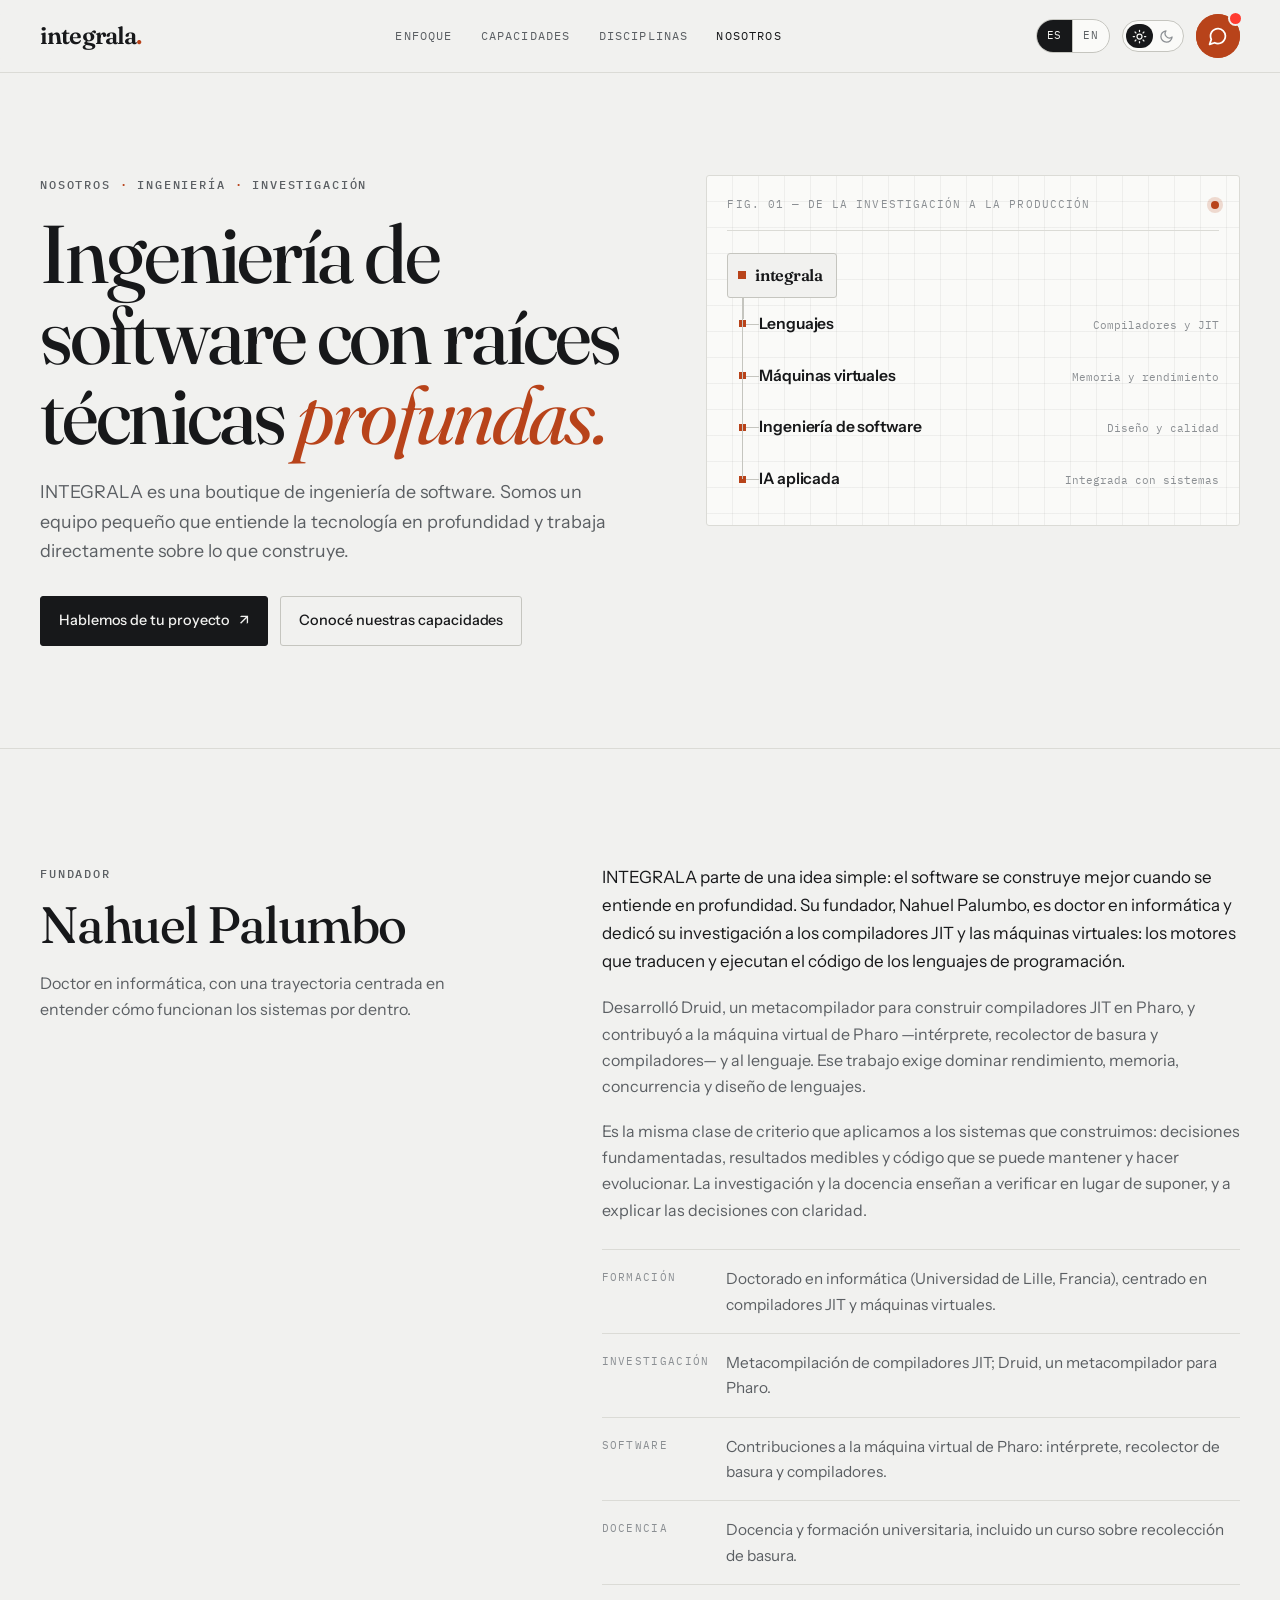
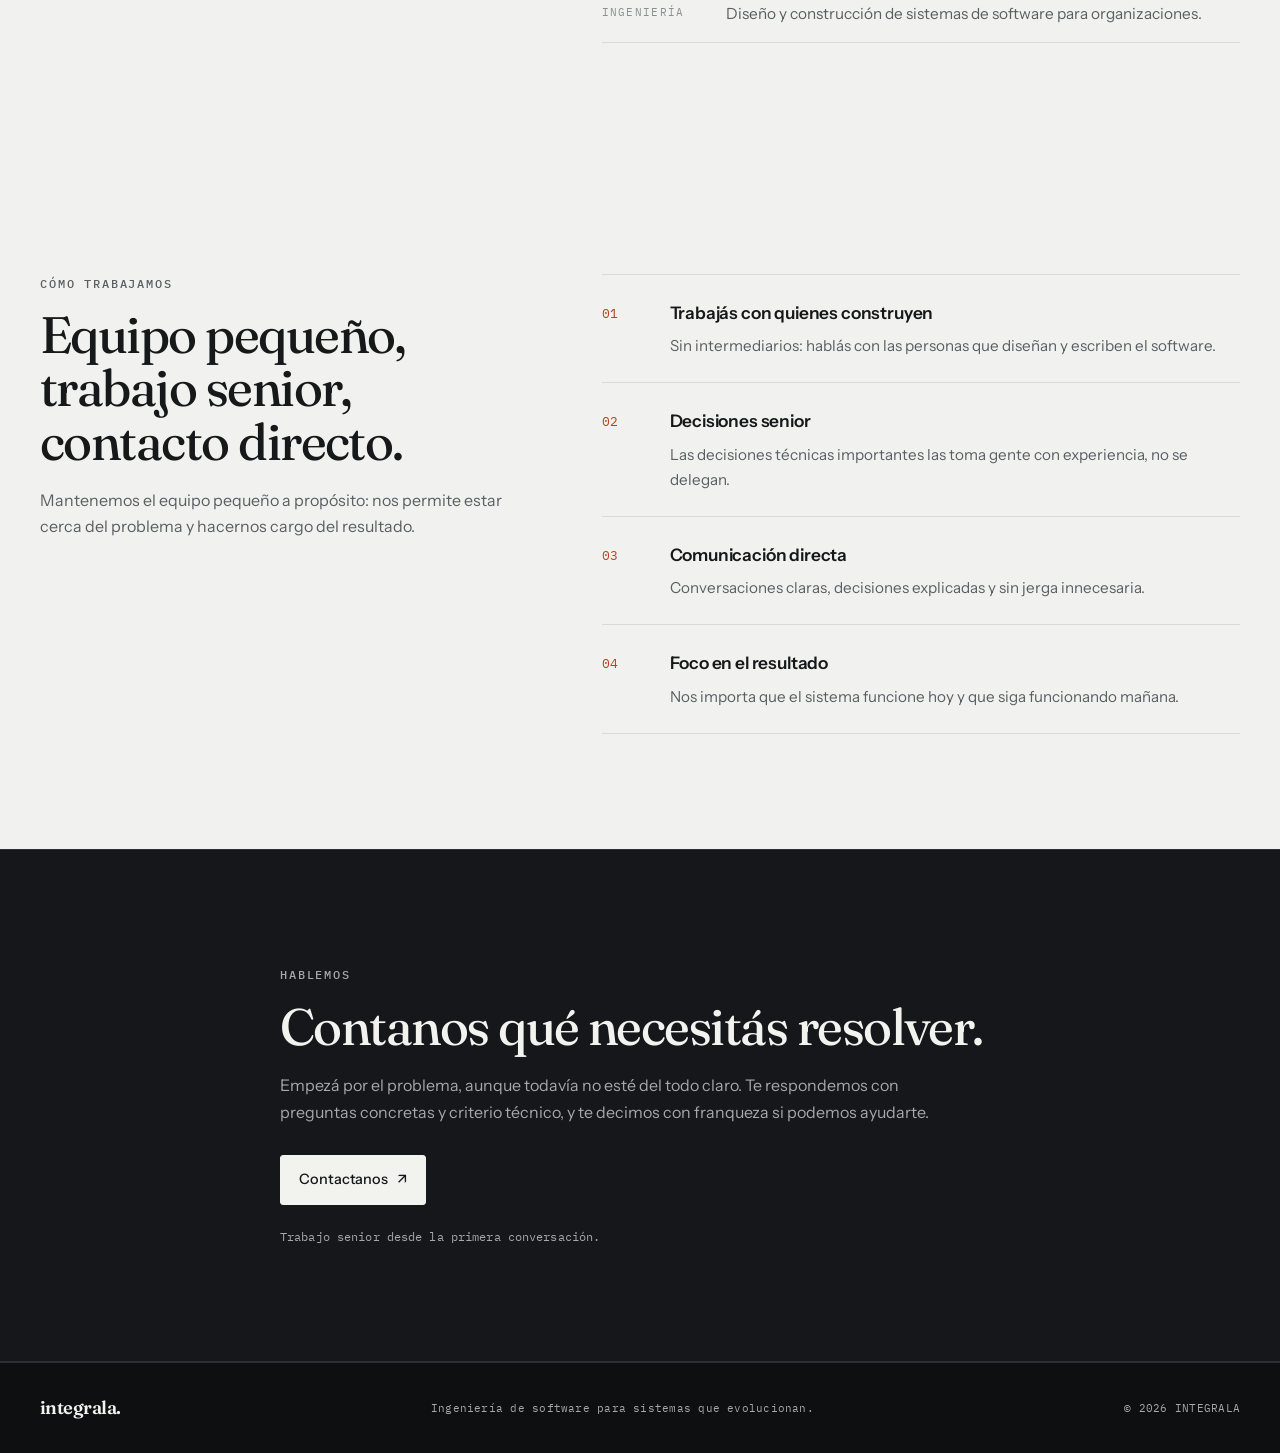
==== about.html @ c9b12c71 "Improving the site" ====
<!doctype html>
<html lang="es" data-theme="gray" data-lang="es">
<head>
  <meta charset="utf-8">
  <meta name="viewport" content="width=device-width, initial-scale=1">

  <!-- Title & description (also used by crawlers, social cards and AI agents) -->
  <title>INTEGRALA — Nosotros</title>
  <meta name="description" content="INTEGRALA es una boutique de ingeniería de software. Conocé el origen y la experiencia técnica detrás del equipo, desde la investigación en compiladores JIT y máquinas virtuales hasta el software de producción.">

  <!-- Crawlers / bots -->
  <meta name="robots" content="index, follow, max-image-preview:large, max-snippet:-1, max-video-preview:-1">
  <meta name="googlebot" content="index, follow">
  <meta name="author" content="INTEGRALA">
  <link rel="canonical" href="https://palumbon.github.io/integrala-landing/about.html">
  <link rel="alternate" hreflang="es" href="https://palumbon.github.io/integrala-landing/about.html">
  <link rel="alternate" hreflang="en" href="https://palumbon.github.io/integrala-landing/about.html?lang=en">
  <link rel="alternate" hreflang="x-default" href="https://palumbon.github.io/integrala-landing/about.html">
  <link rel="sitemap" type="application/xml" href="sitemap.xml">
  <link rel="alternate" type="text/plain" href="llms.txt" title="Resumen para agentes de IA">

  <!-- Icons & PWA -->
  <link rel="icon" href="favicon.svg" type="image/svg+xml">
  <link rel="alternate icon" href="favicon.ico" sizes="16x16 32x32 48x48">
  <link rel="apple-touch-icon" href="apple-touch-icon.png">
  <link rel="manifest" href="site.webmanifest">
  <meta name="theme-color" content="#f1f1ef" media="(prefers-color-scheme: light)">
  <meta name="theme-color" content="#101113" media="(prefers-color-scheme: dark)">
  <meta name="theme-color" content="#f1f1ef">

  <!-- Social -->
  <meta property="og:type" content="website">
  <meta property="og:site_name" content="INTEGRALA">
  <meta property="og:locale" content="es_AR">
  <meta property="og:locale:alternate" content="en_US">
  <meta property="og:title" content="INTEGRALA — Nosotros">
  <meta property="og:description" content="Boutique de ingeniería de software con raíces en la investigación: compiladores JIT, máquinas virtuales e ingeniería aplicada.">
  <meta property="og:url" content="https://palumbon.github.io/integrala-landing/about.html">
  <meta property="og:image" content="https://palumbon.github.io/integrala-landing/og.png">
  <meta property="og:image:width" content="1200">
  <meta property="og:image:height" content="630">
  <meta property="og:image:alt" content="INTEGRALA — Nosotros">
  <meta name="twitter:card" content="summary_large_image">
  <meta name="twitter:title" content="INTEGRALA — Nosotros">
  <meta name="twitter:description" content="Boutique de ingeniería de software con raíces en la investigación: compiladores JIT, máquinas virtuales e ingeniería aplicada.">
  <meta name="twitter:image" content="https://palumbon.github.io/integrala-landing/og.png">

  <!-- Fonts -->
  <link rel="preconnect" href="https://fonts.googleapis.com">
  <link rel="preconnect" href="https://fonts.gstatic.com" crossorigin>
  <link href="https://fonts.googleapis.com/css2?family=Fraunces:ital,opsz,wght@0,9..144,400..600;1,9..144,400..600&family=IBM+Plex+Mono:wght@400;500&family=Instrument+Sans:ital,wght@0,400;0,500;0,600;1,400&display=swap" rel="stylesheet">

  <link rel="stylesheet" href="styles.css">

  <!-- Apply the saved theme and language before first paint to avoid a flash -->
  <script>
    (function () {
      try {
        var t = localStorage.getItem("integrala-theme");
        if (t !== "dark" && t !== "gray") {
          t = window.matchMedia("(prefers-color-scheme: dark)").matches ? "dark" : "gray";
        }
        document.documentElement.setAttribute("data-theme", t);

        var q = new URLSearchParams(window.location.search).get("lang");
        var l = localStorage.getItem("integrala-lang");
        if (q !== "en" && q !== "es") l = (l === "en" || l === "es") ? l : "es";
        else l = q;
        document.documentElement.setAttribute("data-lang", l);
        document.documentElement.setAttribute("lang", l);
      } catch (e) {}
    })();
  </script>

  <!-- Structured data for search engines and AI agents -->
  <script type="application/ld+json">
  {
    "@context": "https://schema.org",
    "@graph": [
      {
        "@type": "Person",
        "@id": "https://palumbon.github.io/integrala-landing/about.html#founder",
        "name": "Nahuel Palumbo",
        "jobTitle": "Fundador",
        "worksFor": { "@id": "https://palumbon.github.io/integrala-landing/#organization" },
        "alumniOf": { "@type": "CollegeOrUniversity", "name": "Universidad de Lille" },
        "knowsAbout": [
          "Compiladores JIT",
          "Máquinas virtuales",
          "Ingeniería de software",
          "Inteligencia artificial aplicada"
        ]
      },
      {
        "@type": "AboutPage",
        "@id": "https://palumbon.github.io/integrala-landing/about.html#page",
        "url": "https://palumbon.github.io/integrala-landing/about.html",
        "name": "INTEGRALA — Nosotros",
        "inLanguage": "es",
        "about": { "@id": "https://palumbon.github.io/integrala-landing/about.html#founder" },
        "isPartOf": { "@id": "https://palumbon.github.io/integrala-landing/#website" }
      }
    ]
  }
  </script>
</head>
<body>
  <a class="skip" href="#inicio" data-en="Skip to content">Saltar al contenido</a>

  <header class="site-header">
    <div class="wrap header-inner">
      <a class="brand" href="index.html" aria-label="INTEGRALA, inicio" data-en-aria-label="INTEGRALA, home">integrala<span>.</span></a>

      <nav class="nav-links" aria-label="Navegación principal" data-en-aria-label="Main navigation">
        <a href="index.html#enfoque" data-en="Approach">Enfoque</a>
        <a href="index.html#capacidades" data-en="Capabilities">Capacidades</a>
        <a href="index.html#experiencia" data-en="Disciplines">Disciplinas</a>
        <a href="about.html" aria-current="page" data-en="About">Nosotros</a>
      </nav>

      <div class="header-actions">
        <div class="lang-switch" role="group" aria-label="Idioma" data-en-aria-label="Language">
          <button type="button" data-lang-set="es" aria-pressed="true">ES</button>
          <button type="button" data-lang-set="en" aria-pressed="false">EN</button>
        </div>

        <button type="button" class="theme-switch" role="switch" aria-checked="false" aria-label="Tema oscuro" data-en-aria-label="Dark theme" data-theme-toggle>
          <span class="ts-thumb" aria-hidden="true"></span>
          <span class="ts-icon ts-sun" aria-hidden="true">
            <svg viewBox="0 0 24 24" fill="none" stroke="currentColor" stroke-width="2" stroke-linecap="round" stroke-linejoin="round">
              <circle cx="12" cy="12" r="4"/>
              <path d="M12 2v2M12 20v2M4.9 4.9l1.4 1.4M17.7 17.7l1.4 1.4M2 12h2M20 12h2M4.9 19.1l1.4-1.4M17.7 6.3l1.4-1.4"/>
            </svg>
          </span>
          <span class="ts-icon ts-moon" aria-hidden="true">
            <svg viewBox="0 0 24 24" fill="none" stroke="currentColor" stroke-width="2" stroke-linecap="round" stroke-linejoin="round">
              <path d="M21 12.8A9 9 0 1 1 11.2 3a7 7 0 0 0 9.8 9.8z"/>
            </svg>
          </span>
        </button>

        <a class="btn-chat" href="https://professional-chat-pwa.vercel.app/" aria-label="Contactanos por chat" data-en-aria-label="Contact us via chat" title="Contactanos por chat" data-en-title="Contact us via chat">
          <svg viewBox="0 0 24 24" fill="none" stroke="currentColor" stroke-width="2" stroke-linecap="round" stroke-linejoin="round" aria-hidden="true">
            <path d="M21 11.5a8.38 8.38 0 0 1-.9 3.8 8.5 8.5 0 0 1-7.6 4.7 8.38 8.38 0 0 1-3.8-.9L3 21l1.9-5.7a8.38 8.38 0 0 1-.9-3.8 8.5 8.5 0 0 1 4.7-7.6 8.38 8.38 0 0 1 3.8-.9h.5a8.48 8.48 0 0 1 8 8z"/>
          </svg>
          <span class="badge" aria-hidden="true"></span>
        </a>
      </div>
    </div>
  </header>

  <main>
    <!-- Intro -->
    <section class="hero" id="inicio" aria-labelledby="about-title">
      <div class="wrap hero-grid">
        <div class="hero-main">
          <p class="label" data-en-html="About <span class='sep'>·</span> Engineering <span class='sep'>·</span> Research">Nosotros <span class="sep">·</span> Ingeniería <span class="sep">·</span> Investigación</p>
          <h1 id="about-title" data-en-html="Software engineering with deep technical <em>roots.</em>">Ingeniería de software con raíces técnicas <em>profundas.</em></h1>
          <p class="hero-lede" data-en="INTEGRALA is a software engineering boutique. We are a small team that understands technology deeply and works directly on what it builds.">INTEGRALA es una boutique de ingeniería de software. Somos un equipo pequeño que entiende la tecnología en profundidad y trabaja directamente sobre lo que construye.</p>
          <div class="hero-actions">
            <a class="btn" href="https://professional-chat-pwa.vercel.app/"><span data-en="Talk about your project">Hablemos de tu proyecto</span> <span class="arrow" aria-hidden="true">↗</span></a>
            <a class="btn btn-ghost" href="index.html#capacidades" data-en="See our capabilities">Conocé nuestras capacidades</a>
          </div>
        </div>

        <figure class="figure">
          <figcaption class="figure-head">
            <span data-en="Fig. 01 — From research to production">Fig. 01 — De la investigación a la producción</span>
            <span class="status" aria-hidden="true"></span>
          </figcaption>
          <div class="figure-hub"><span class="dot" aria-hidden="true"></span>integrala</div>
          <ul class="bus">
            <li class="bus-item"><span class="bus-term" aria-hidden="true"></span><span class="t" data-en="Languages">Lenguajes</span><span class="s" data-en="Compilers and JIT">Compiladores y JIT</span></li>
            <li class="bus-item"><span class="bus-term" aria-hidden="true"></span><span class="t" data-en="Virtual machines">Máquinas virtuales</span><span class="s" data-en="Memory and performance">Memoria y rendimiento</span></li>
            <li class="bus-item"><span class="bus-term" aria-hidden="true"></span><span class="t" data-en="Software engineering">Ingeniería de software</span><span class="s" data-en="Design and quality">Diseño y calidad</span></li>
            <li class="bus-item"><span class="bus-term" aria-hidden="true"></span><span class="t" data-en="Applied AI">IA aplicada</span><span class="s" data-en="Integrated with systems">Integrada con sistemas</span></li>
          </ul>
        </figure>
      </div>
    </section>

    <!-- Founder -->
    <section class="section" id="fundador" aria-labelledby="fundador-title">
      <div class="wrap approach-grid">
        <div class="approach-intro">
          <p class="label" data-en="Founder">Fundador</p>
          <h2 id="fundador-title">Nahuel Palumbo</h2>
          <p class="lede" data-en="Doctor in computer science, with a career focused on understanding how systems work inside.">Doctor en informática, con una trayectoria centrada en entender cómo funcionan los sistemas por dentro.</p>
        </div>

        <div class="about-body">
          <p data-en="INTEGRALA starts from a simple idea: software is built better when it is understood deeply. Its founder, Nahuel Palumbo, holds a PhD in computer science and devoted his research to JIT compilers and virtual machines — the engines that translate and run the code of programming languages.">INTEGRALA parte de una idea simple: el software se construye mejor cuando se entiende en profundidad. Su fundador, Nahuel Palumbo, es doctor en informática y dedicó su investigación a los compiladores JIT y las máquinas virtuales: los motores que traducen y ejecutan el código de los lenguajes de programación.</p>
          <p data-en="He developed Druid, a metacompiler for building JIT compilers in Pharo, and contributed to the Pharo virtual machine — interpreter, garbage collector and compilers — and to the language itself. That work requires mastering performance, memory, concurrency and language design.">Desarrolló Druid, un metacompilador para construir compiladores JIT en Pharo, y contribuyó a la máquina virtual de Pharo —intérprete, recolector de basura y compiladores— y al lenguaje. Ese trabajo exige dominar rendimiento, memoria, concurrencia y diseño de lenguajes.</p>
          <p data-en="It is the same kind of judgment we apply to the systems we build: grounded decisions, measurable results and code that can be maintained and evolved. Research and teaching train you to verify instead of assume, and to explain decisions clearly.">Es la misma clase de criterio que aplicamos a los sistemas que construimos: decisiones fundamentadas, resultados medibles y código que se puede mantener y hacer evolucionar. La investigación y la docencia enseñan a verificar en lugar de suponer, y a explicar las decisiones con claridad.</p>

          <ul class="about-list">
            <li>
              <span class="k" data-en="Education">Formación</span>
              <span class="v" data-en="PhD in computer science (University of Lille, France), focused on JIT compilers and virtual machines.">Doctorado en informática (Universidad de Lille, Francia), centrado en compiladores JIT y máquinas virtuales.</span>
            </li>
            <li>
              <span class="k" data-en="Research">Investigación</span>
              <span class="v" data-en="Metacompilation of JIT compilers; Druid, a metacompiler for Pharo.">Metacompilación de compiladores JIT; Druid, un metacompilador para Pharo.</span>
            </li>
            <li>
              <span class="k" data-en="Software">Software</span>
              <span class="v" data-en="Contributions to the Pharo virtual machine: interpreter, garbage collector and compilers.">Contribuciones a la máquina virtual de Pharo: intérprete, recolector de basura y compiladores.</span>
            </li>
            <li>
              <span class="k" data-en="Teaching">Docencia</span>
              <span class="v" data-en="University teaching and training, including a course on garbage collection.">Docencia y formación universitaria, incluido un curso sobre recolección de basura.</span>
            </li>
            <li>
              <span class="k" data-en="Engineering">Ingeniería</span>
              <span class="v" data-en="Design and construction of software systems for organizations.">Diseño y construcción de sistemas de software para organizaciones.</span>
            </li>
          </ul>
        </div>
      </div>
    </section>

    <!-- How we work -->
    <section class="section" id="como-trabajamos" aria-labelledby="ct-title">
      <div class="wrap approach-grid">
        <div class="approach-intro">
          <p class="label" data-en="How we work">Cómo trabajamos</p>
          <h2 id="ct-title" data-en="Small team, senior work, direct contact.">Equipo pequeño, trabajo senior, contacto directo.</h2>
          <p class="lede" data-en="We keep the team small on purpose: it lets us stay close to the problem and take responsibility for the result.">Mantenemos el equipo pequeño a propósito: nos permite estar cerca del problema y hacernos cargo del resultado.</p>
        </div>

        <ol class="principles">
          <li class="principle">
            <span class="n">01</span>
            <div>
              <h3 data-en="You work with the builders">Trabajás con quienes construyen</h3>
              <p data-en="No intermediaries: you talk with the people who design and write the software.">Sin intermediarios: hablás con las personas que diseñan y escriben el software.</p>
            </div>
          </li>
          <li class="principle">
            <span class="n">02</span>
            <div>
              <h3 data-en="Senior decisions">Decisiones senior</h3>
              <p data-en="The important technical decisions are made by experienced people, not delegated away.">Las decisiones técnicas importantes las toma gente con experiencia, no se delegan.</p>
            </div>
          </li>
          <li class="principle">
            <span class="n">03</span>
            <div>
              <h3 data-en="Direct communication">Comunicación directa</h3>
              <p data-en="Clear conversations, explained decisions and no unnecessary jargon.">Conversaciones claras, decisiones explicadas y sin jerga innecesaria.</p>
            </div>
          </li>
          <li class="principle">
            <span class="n">04</span>
            <div>
              <h3 data-en="Focus on the result">Foco en el resultado</h3>
              <p data-en="We care that the system works today and keeps working tomorrow.">Nos importa que el sistema funcione hoy y que siga funcionando mañana.</p>
            </div>
          </li>
        </ol>
      </div>
    </section>

    <!-- Contact -->
    <section class="section band" id="contacto" aria-labelledby="contacto-title">
      <div class="wrap cta">
        <p class="label" data-en="Let's talk">Hablemos</p>
        <h2 id="contacto-title" data-en="Tell us what you need to solve.">Contanos qué necesitás resolver.</h2>
        <p class="lede" data-en="Start with the problem, even if it isn't clear yet. We answer with concrete questions and technical judgment, and tell you honestly whether we can help.">Empezá por el problema, aunque todavía no esté del todo claro. Te respondemos con preguntas concretas y criterio técnico, y te decimos con franqueza si podemos ayudarte.</p>
        <a class="btn" href="https://professional-chat-pwa.vercel.app/"><span data-en="Contact us">Contactanos</span> <span class="arrow" aria-hidden="true">↗</span></a>
        <p class="hero-note" data-en="Senior work from the first conversation.">Trabajo senior desde la primera conversación.</p>
      </div>
    </section>
  </main>

  <footer class="site-footer">
    <div class="wrap footer-grid">
      <a class="footer-brand" href="index.html">integrala.</a>
      <p class="footer-tag" data-en="Software engineering for systems that evolve.">Ingeniería de software para sistemas que evolucionan.</p>
      <p class="footer-legal">© <span id="year">2026</span> INTEGRALA</p>
    </div>
  </footer>

  <script src="app.js"></script>
</body>
</html>
---- styles.css ----
/* =========================================================================
   INTEGRALA — landing
   Two themes: "gray" (light, warm grays) and "dark" (deep neutral tones).
   The theme is selected via <html data-theme="gray|dark">.
   ========================================================================= */

/* ---------- Typefaces (loaded in <head>) ---------- */
:root {
  --sans: "Instrument Sans", ui-sans-serif, system-ui, -apple-system, "Segoe UI", Roboto, sans-serif;
  --serif: "Fraunces", ui-serif, Georgia, "Times New Roman", serif;
  --mono: "IBM Plex Mono", ui-monospace, SFMono-Regular, Menlo, Consolas, monospace;

  --max: 1200px;
  --pad: clamp(20px, 4vw, 40px);
  --radius: 3px;
  --rail: 15px; /* x-position of the schematic bus rail */

  /* ---- gray theme (default) ---- */
  --bg: #f1f1ef;
  --bg-2: #fafaf8;
  --bg-3: #e7e7e3;
  --ink: #17181a;
  --ink-2: #5b5f63;
  --ink-3: #8b8f93;
  --line: #dbdbd6;
  --line-2: #c5c5bf;
  --accent: #b8431a;
  --accent-2: #d9603a;
  --on-accent: #ffffff;
  --grid: rgba(20, 22, 24, 0.05);

  --band-bg: #16171a;
  --band-ink: #f2f2ef;
  --band-ink-2: #a4a7ab;
  --band-line: #2c2e33;
  --band-accent: #f0723f;
  --band-on-accent: #14100e;

  --footer-bg: #0e0f11;
  --header-bg: rgba(241, 241, 239, 0.82);

  color-scheme: light;
}

:root[data-theme="dark"] {
  --bg: #101113;
  --bg-2: #17181c;
  --bg-3: #1c1e22;
  --ink: #ececea;
  --ink-2: #9b9ea3;
  --ink-3: #6e7276;
  --line: #26292d;
  --line-2: #3a3e44;
  --accent: #f0723f;
  --accent-2: #f78d5f;
  --on-accent: #14100e;
  --grid: rgba(255, 255, 255, 0.05);

  --band-bg: #1b1e23;
  --band-ink: #ececea;
  --band-ink-2: #9b9ea3;
  --band-line: #2d3036;
  --band-accent: #f0723f;
  --band-on-accent: #14100e;

  --footer-bg: #0b0c0d;
  --header-bg: rgba(16, 17, 19, 0.8);

  color-scheme: dark;
}

/* ---------- Reset & base ---------- */
* { box-sizing: border-box; }

html {
  -webkit-text-size-adjust: 100%;
  scroll-behavior: smooth;
  scroll-padding-top: 96px;
}

body {
  margin: 0;
  font-family: var(--sans);
  font-size: 17px;
  line-height: 1.65;
  color: var(--ink);
  background: var(--bg);
  -webkit-font-smoothing: antialiased;
  -moz-osx-font-smoothing: grayscale;
  text-rendering: optimizeLegibility;
}

h1, h2, h3, p { margin-top: 0; }

img, svg { display: block; max-width: 100%; }

figure { margin: 0; }

a { color: inherit; text-decoration: none; }

button { font: inherit; color: inherit; }

ul, ol { margin: 0; padding: 0; }

::selection { background: var(--accent); color: var(--on-accent); }

:focus-visible {
  outline: 2px solid var(--accent);
  outline-offset: 3px;
  border-radius: 2px;
}

/* ---------- Layout primitives ---------- */
.wrap { width: min(var(--max), 100% - (var(--pad) * 2)); margin-inline: auto; }

.skip {
  position: absolute;
  left: -9999px;
  top: 0;
  z-index: 100;
  padding: 12px 16px;
  background: var(--ink);
  color: var(--bg);
  border-radius: var(--radius);
}
.skip:focus { left: 12px; top: 12px; }

.label {
  margin: 0;
  font-family: var(--mono);
  font-size: 0.72rem;
  font-weight: 500;
  letter-spacing: 0.16em;
  text-transform: uppercase;
  color: var(--ink-2);
}
.label .sep { color: var(--accent); }

h2 {
  font-family: var(--serif);
  font-weight: 450;
  font-size: clamp(1.9rem, 4vw, 3.2rem);
  line-height: 1.05;
  letter-spacing: -0.03em;
  text-wrap: balance;
}

.lede {
  color: var(--ink-2);
  font-size: clamp(1rem, 1.25vw, 1.12rem);
  max-width: 60ch;
}

/* ---------- Buttons ---------- */
.btn {
  display: inline-flex;
  align-items: center;
  justify-content: center;
  gap: 9px;
  padding: 12px 18px;
  border: 1px solid var(--ink);
  border-radius: var(--radius);
  background: var(--ink);
  color: var(--bg);
  font-size: 0.9rem;
  font-weight: 500;
  letter-spacing: -0.005em;
  cursor: pointer;
  transition: background 0.2s ease, color 0.2s ease, border-color 0.2s ease, transform 0.2s ease;
}
.btn:hover { background: var(--accent); border-color: var(--accent); color: var(--on-accent); transform: translateY(-1px); }
.btn .arrow { transition: transform 0.2s ease; }
.btn:hover .arrow { transform: translate(2px, -2px); }

.btn-ghost { background: transparent; color: var(--ink); border-color: var(--line-2); }
.btn-ghost:hover { background: var(--ink); color: var(--bg); border-color: var(--ink); }

/* Buttons on a dark band need band-aware colors */
.band .btn { background: var(--band-ink); color: var(--band-bg); border-color: var(--band-ink); }
.band .btn:hover { background: var(--band-accent); border-color: var(--band-accent); color: var(--band-on-accent); }
.band .btn-ghost { background: transparent; color: var(--band-ink); border-color: var(--band-line); }
.band .btn-ghost:hover { background: var(--band-ink); color: var(--band-bg); border-color: var(--band-ink); }

/* ---------- Header ---------- */
.site-header {
  position: sticky;
  top: 0;
  z-index: 50;
  background: var(--header-bg);
  -webkit-backdrop-filter: saturate(150%) blur(12px);
  backdrop-filter: saturate(150%) blur(12px);
  border-bottom: 1px solid var(--line);
}

.header-inner {
  display: flex;
  align-items: center;
  justify-content: space-between;
  gap: 24px;
  min-height: 72px;
}

.brand {
  font-family: var(--serif);
  font-weight: 600;
  font-size: 1.5rem;
  letter-spacing: -0.035em;
  line-height: 1;
  color: var(--ink);
}
.brand span { color: var(--accent); }

.nav-links { display: flex; gap: 28px; }
.nav-links a {
  font-family: var(--mono);
  font-size: 0.73rem;
  letter-spacing: 0.1em;
  text-transform: uppercase;
  color: var(--ink-2);
  transition: color 0.2s ease;
}
.nav-links a:hover { color: var(--ink); }
.nav-links a[aria-current="page"] { color: var(--ink); }

.header-actions { display: flex; align-items: center; gap: 12px; }

/* ---------- Language switch (ES / EN) ---------- */
.lang-switch {
  display: inline-flex;
  border: 1px solid var(--line-2);
  border-radius: 999px;
  overflow: hidden;
  background: var(--bg-2);
}
.lang-switch button {
  border: 0;
  background: transparent;
  padding: 7px 10px;
  font-family: var(--mono);
  font-size: 0.66rem;
  letter-spacing: 0.08em;
  text-transform: uppercase;
  color: var(--ink-2);
  cursor: pointer;
  -webkit-tap-highlight-color: transparent;
  transition: background 0.2s ease, color 0.2s ease;
}
.lang-switch button + button { border-left: 1px solid var(--line-2); }
.lang-switch button:hover { color: var(--ink); }
.lang-switch button[aria-pressed="true"] { background: var(--ink); color: var(--bg); }

/* ---------- Theme switch (sun / moon) ---------- */
.theme-switch {
  position: relative;
  display: grid;
  grid-template-columns: 1fr 1fr;
  align-items: center;
  width: 62px;
  height: 32px;
  padding: 3px;
  border: 1px solid var(--line-2);
  border-radius: 999px;
  background: var(--bg-2);
  cursor: pointer;
  -webkit-tap-highlight-color: transparent;
  transition: border-color 0.2s ease;
}
.theme-switch:hover { border-color: var(--ink-3); }

.ts-thumb {
  position: absolute;
  top: 3px;
  left: 3px;
  width: calc(50% - 3px);
  height: calc(100% - 6px);
  border-radius: 999px;
  background: var(--ink);
  transition: transform 0.32s cubic-bezier(0.4, 0, 0.2, 1);
}
:root[data-theme="dark"] .ts-thumb { transform: translateX(100%); }

.ts-icon {
  position: relative;
  z-index: 1;
  display: grid;
  place-items: center;
  color: var(--ink-3);
  transition: color 0.32s ease;
}
.ts-icon svg { width: 15px; height: 15px; }
.ts-sun { color: var(--bg); }
:root[data-theme="dark"] .ts-sun { color: var(--ink-3); }
:root[data-theme="dark"] .ts-moon { color: var(--bg); }

/* ---------- Chat / contact button ---------- */
.btn-chat {
  position: relative;
  isolation: isolate;
  display: grid;
  place-items: center;
  width: 44px;
  height: 44px;
  flex: 0 0 auto;
  border-radius: 50%;
  background: var(--accent);
  color: var(--on-accent);
  transition: transform 0.2s ease, background 0.2s ease;
}
.btn-chat:hover { background: var(--accent-2); transform: translateY(-1px) scale(1.05); }
.btn-chat:active { transform: scale(0.96); }
.btn-chat svg { position: relative; z-index: 1; width: 21px; height: 21px; }
.btn-chat::before {
  content: "";
  position: absolute;
  inset: 0;
  z-index: 0;
  border-radius: 50%;
  background: var(--accent);
  pointer-events: none;
  animation: chat-ping 2.6s cubic-bezier(0, 0, 0.2, 1) infinite;
}
@keyframes chat-ping {
  0% { transform: scale(1); opacity: 0.5; }
  70%, 100% { transform: scale(1.6); opacity: 0; }
}
.btn-chat .badge {
  position: absolute;
  top: -1px;
  right: -1px;
  z-index: 2;
  width: 11px;
  height: 11px;
  border-radius: 50%;
  background: #ff3b30;
  box-shadow: 0 0 0 2px var(--bg);
}

/* ---------- Hero ---------- */
.hero { padding: clamp(56px, 8vw, 104px) 0 clamp(64px, 8vw, 108px); border-bottom: 1px solid var(--line); }

.hero-grid {
  display: grid;
  grid-template-columns: minmax(0, 1.05fr) minmax(0, 0.95fr);
  gap: clamp(40px, 6vw, 88px);
  align-items: start;
}

.hero h1 {
  font-family: var(--serif);
  font-weight: 450;
  font-size: clamp(2.6rem, 6.4vw, 5.4rem);
  line-height: 0.98;
  letter-spacing: -0.035em;
  margin: 20px 0 22px;
  text-wrap: balance;
}
.hero h1 em { font-style: italic; font-weight: 400; color: var(--accent); }

.hero-lede { color: var(--ink-2); font-size: clamp(1.02rem, 1.4vw, 1.18rem); max-width: 34em; }

.hero-actions { display: flex; flex-wrap: wrap; gap: 12px; margin-top: 30px; }

.hero-note {
  margin: 22px 0 0;
  font-family: var(--mono);
  font-size: 0.73rem;
  letter-spacing: 0.01em;
  color: var(--ink-3);
}

/* ---------- Schematic figure ---------- */
.figure {
  border: 1px solid var(--line);
  border-radius: var(--radius);
  padding: 20px;
  background-color: var(--bg-2);
  background-image:
    linear-gradient(var(--grid) 1px, transparent 1px),
    linear-gradient(90deg, var(--grid) 1px, transparent 1px);
  background-size: 26px 26px;
  background-position: -1px -1px;
}

.figure-head {
  display: flex;
  align-items: center;
  justify-content: space-between;
  gap: 12px;
  padding-bottom: 16px;
  border-bottom: 1px solid var(--line);
  font-family: var(--mono);
  font-size: 0.66rem;
  letter-spacing: 0.1em;
  text-transform: uppercase;
  color: var(--ink-3);
}

.status {
  width: 8px;
  height: 8px;
  flex: 0 0 8px;
  border-radius: 50%;
  background: var(--accent);
  box-shadow: 0 0 0 4px color-mix(in srgb, var(--accent) 18%, transparent);
  animation: pulse 2.8s ease-in-out infinite;
}
@keyframes pulse { 0%, 100% { opacity: 1; } 50% { opacity: 0.35; } }

.figure-hub {
  position: relative;
  display: flex;
  width: fit-content;
  align-items: center;
  gap: 9px;
  margin: 22px 0 0;
  padding: 8px 13px 8px 10px;
  border: 1px solid var(--line-2);
  border-radius: var(--radius);
  background: var(--bg);
  font-family: var(--serif);
  font-weight: 600;
  font-size: 1.02rem;
  letter-spacing: -0.02em;
}
.figure-hub .dot { width: 8px; height: 8px; background: var(--accent); }
.figure-hub::after {
  content: "";
  position: absolute;
  left: var(--rail);
  top: 100%;
  width: 1px;
  height: 22px;
  background: var(--line-2);
}

.bus { list-style: none; }

.bus-item {
  position: relative;
  display: grid;
  grid-template-columns: minmax(0, 1fr) auto;
  align-items: baseline;
  gap: 16px;
  padding: 13px 0 13px 32px;
  transition: background 0.2s ease;
}
.bus-item::after {
  content: "";
  position: absolute;
  left: var(--rail);
  top: 0;
  bottom: 0;
  width: 1px;
  background: var(--line-2);
}
.bus-item:last-child::after { bottom: 50%; }
.bus-item::before {
  content: "";
  position: absolute;
  left: var(--rail);
  top: 50%;
  width: calc(32px - var(--rail));
  height: 1px;
  background: var(--line-2);
}
.bus-term {
  position: absolute;
  left: calc(var(--rail) - 3.5px);
  top: calc(50% - 3.5px);
  width: 7px;
  height: 7px;
  background: var(--accent);
  transition: transform 0.2s ease;
}
.bus-item .t { font-size: 0.98rem; font-weight: 600; letter-spacing: -0.01em; }
.bus-item .s { font-family: var(--mono); font-size: 0.71rem; color: var(--ink-3); text-align: right; }
.bus-item:hover .t { color: var(--accent); }
.bus-item:hover .bus-term { transform: scale(1.5); }

/* ---------- Sections ---------- */
.section { padding: clamp(72px, 9vw, 132px) 0; }

.sec-head {
  display: grid;
  gap: 15px;
  max-width: 720px;
  margin-bottom: clamp(38px, 5vw, 66px);
}

/* Technical expertise — disciplines index */
.expertise { list-style: none; border-top: 1px solid var(--line); }

.expertise-row {
  display: grid;
  grid-template-columns: 62px minmax(0, 1fr);
  gap: 24px;
  align-items: start;
  padding: 26px 0;
  border-bottom: 1px solid var(--line);
}
.expertise-num { font-family: var(--mono); font-size: 0.78rem; color: var(--accent); padding-top: 4px; }
.expertise-body h3 { margin: 0 0 14px; font-size: 1.14rem; font-weight: 600; letter-spacing: -0.01em; transition: color 0.2s ease; }
.expertise-row:hover .expertise-body h3 { color: var(--accent); }

.chips { list-style: none; display: flex; flex-wrap: wrap; gap: 8px; }
.chip {
  font-family: var(--mono);
  font-size: 0.7rem;
  letter-spacing: 0.01em;
  color: var(--ink-2);
  background: var(--bg-2);
  border: 1px solid var(--line);
  border-radius: var(--radius);
  padding: 4px 9px;
}

/* Services — dark band */
.section.band {
  background: var(--band-bg);
  color: var(--band-ink);
  border-block: 1px solid var(--band-line);
}
.band .label { color: var(--band-ink-2); }
.band h2 { color: var(--band-ink); }
.band .lede { color: var(--band-ink-2); }
.band .hero-note { color: var(--band-ink-2); }

/* Capabilities — dark band, 2×2 grid */
.capabilities {
  display: grid;
  grid-template-columns: repeat(2, minmax(0, 1fr));
  border-top: 1px solid var(--band-line);
}
.capability { padding: 34px 32px; border-bottom: 1px solid var(--band-line); }
.capability:nth-child(odd) { padding-left: 0; }
.capability:nth-child(even) { padding-right: 0; border-left: 1px solid var(--band-line); }
.capability:nth-last-child(-n+2) { border-bottom: 0; }

.service-head { display: flex; align-items: center; justify-content: space-between; gap: 12px; }
.service-head svg { width: 34px; height: 34px; color: var(--band-accent); }
.service-num { font-family: var(--mono); font-size: 0.7rem; letter-spacing: 0.1em; color: var(--band-ink-2); }

.capability h3 {
  font-family: var(--serif);
  font-weight: 500;
  font-size: clamp(1.35rem, 2vw, 1.68rem);
  letter-spacing: -0.02em;
  line-height: 1.12;
  margin: 26px 0 12px;
  color: var(--band-ink);
}
.capability p { margin: 0; color: var(--band-ink-2); font-size: 0.95rem; max-width: 46ch; }

/* Approach */
.approach-grid {
  display: grid;
  grid-template-columns: minmax(0, 0.85fr) minmax(0, 1.15fr);
  gap: clamp(40px, 7vw, 110px);
  align-items: start;
}
.approach-intro h2 { margin: 15px 0 0; }
.approach-intro .lede { margin: 18px 0 24px; }

.text-link {
  display: inline-flex;
  align-items: center;
  gap: 8px;
  padding-bottom: 3px;
  border-bottom: 1px solid var(--line-2);
  font-size: 0.92rem;
  font-weight: 500;
  transition: color 0.2s ease, border-color 0.2s ease;
}
.text-link:hover { color: var(--accent); border-color: var(--accent); }

.principles { list-style: none; border-top: 1px solid var(--line); }
.principle {
  display: grid;
  grid-template-columns: 48px minmax(0, 1fr);
  gap: 20px;
  padding: 24px 0;
  border-bottom: 1px solid var(--line);
}
.principle .n { font-family: var(--mono); font-size: 0.8rem; color: var(--accent); padding-top: 4px; }
.principle h3 { margin: 0 0 6px; font-size: 1.08rem; font-weight: 600; letter-spacing: -0.01em; }
.principle p { margin: 0; color: var(--ink-2); font-size: 0.95rem; }

/* About — founder bio */
.about-body { display: grid; gap: 18px; max-width: 66ch; }
.about-body p { margin: 0; color: var(--ink-2); font-size: 1rem; }
.about-body p:first-child { color: var(--ink); font-size: 1.06rem; }

.about-list { list-style: none; margin: 8px 0 0; border-top: 1px solid var(--line); }
.about-list li {
  display: grid;
  grid-template-columns: 104px minmax(0, 1fr);
  gap: 20px;
  padding: 16px 0;
  border-bottom: 1px solid var(--line);
}
.about-list .k {
  font-family: var(--mono);
  font-size: 0.68rem;
  letter-spacing: 0.12em;
  text-transform: uppercase;
  color: var(--ink-3);
  padding-top: 3px;
}
.about-list .v { font-size: 0.96rem; color: var(--ink-2); }

/* Contact */
.cta { max-width: 720px; }
.cta h2 { margin: 16px 0 18px; }
.cta .lede { margin-bottom: 30px; }

/* ---------- Footer ---------- */
.site-footer {
  padding: 30px 0;
  background: var(--footer-bg);
  color: var(--band-ink-2);
  border-top: 1px solid var(--band-line);
}
.footer-grid { display: flex; align-items: center; justify-content: space-between; gap: 20px; flex-wrap: wrap; }
.footer-brand {
  font-family: var(--serif);
  font-weight: 600;
  font-size: 1.15rem;
  letter-spacing: -0.03em;
  color: var(--band-ink);
}
.footer-tag, .footer-legal { margin: 0; font-family: var(--mono); font-size: 0.71rem; letter-spacing: 0.02em; }

/* ---------- Responsive ---------- */
@media (max-width: 1000px) {
  .hero-grid { grid-template-columns: 1fr; gap: 46px; }
  .approach-grid { grid-template-columns: 1fr; gap: 36px; }
}

@media (max-width: 860px) {
  .capabilities { grid-template-columns: 1fr; border-top: 0; }
  .capabilities .capability {
    padding: 26px 0;
    border-top: 1px solid var(--band-line);
    border-left: 0;
    border-bottom: 0;
  }
  .capabilities .capability:first-child { border-top: 0; }
}

@media (max-width: 780px) {
  .nav-links { display: none; }
}

@media (max-width: 520px) {
  .theme-switch { width: 56px; height: 30px; }
  .lang-switch button { padding: 6px 8px; font-size: 0.6rem; }
  .btn-chat { width: 40px; height: 40px; }
  .btn-chat svg { width: 19px; height: 19px; }
}

@media (max-width: 760px) {
  .expertise-row { grid-template-columns: 40px minmax(0, 1fr); gap: 16px; padding: 22px 0; }
  .about-list li { grid-template-columns: 1fr; gap: 4px; }
}

@media (max-width: 620px) {
  body { font-size: 16px; }
  .header-inner { min-height: 62px; gap: 12px; }
  .brand { font-size: 1.3rem; }
  .header-actions { gap: 8px; }
  .btn { padding: 10px 13px; font-size: 0.82rem; }
  .hero-actions { flex-direction: column; align-items: stretch; }
  .bus-item { grid-template-columns: minmax(0, 1fr); gap: 2px; }
  .bus-item .s { text-align: left; }
  .footer-grid { flex-direction: column; align-items: flex-start; gap: 12px; }
}

@media (prefers-reduced-motion: reduce) {
  html { scroll-behavior: auto; }
  *, *::before, *::after {
    animation-duration: 0.01ms !important;
    animation-iteration-count: 1 !important;
    transition-duration: 0.01ms !important;
  }
}
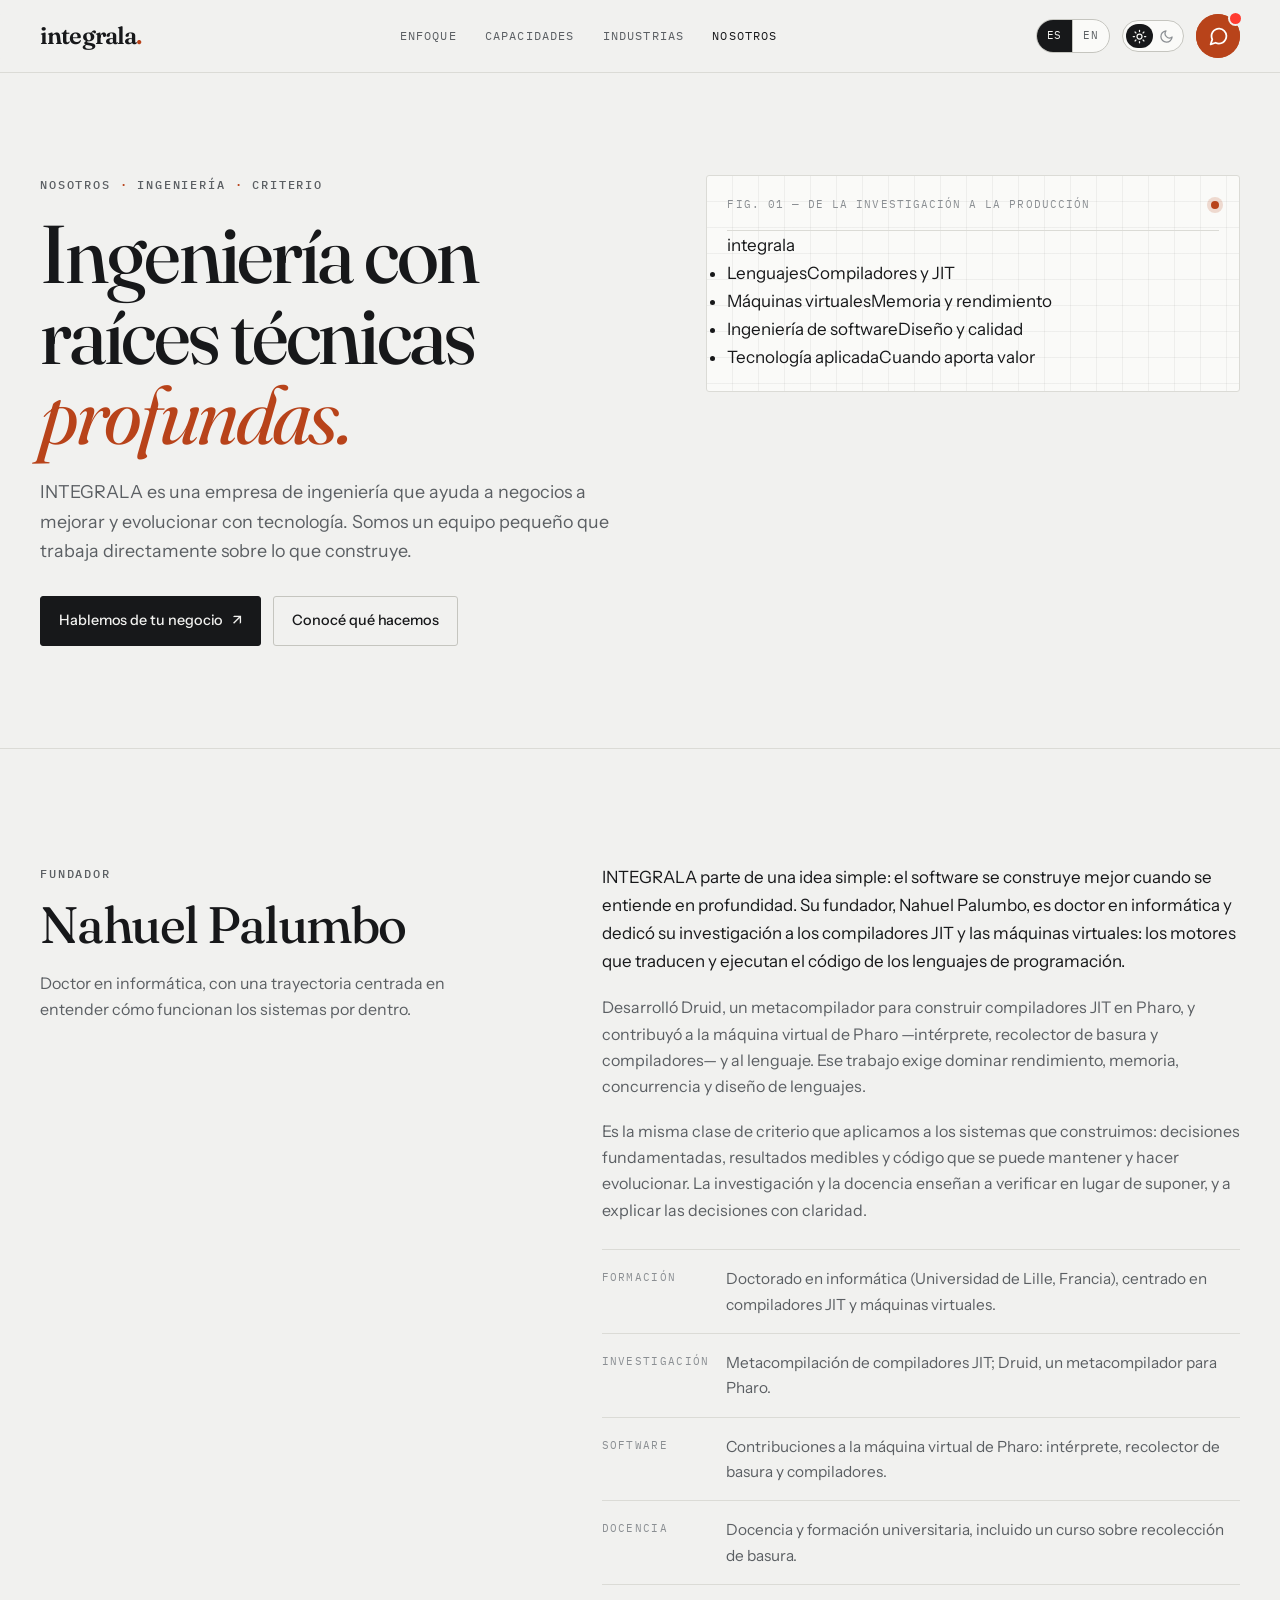
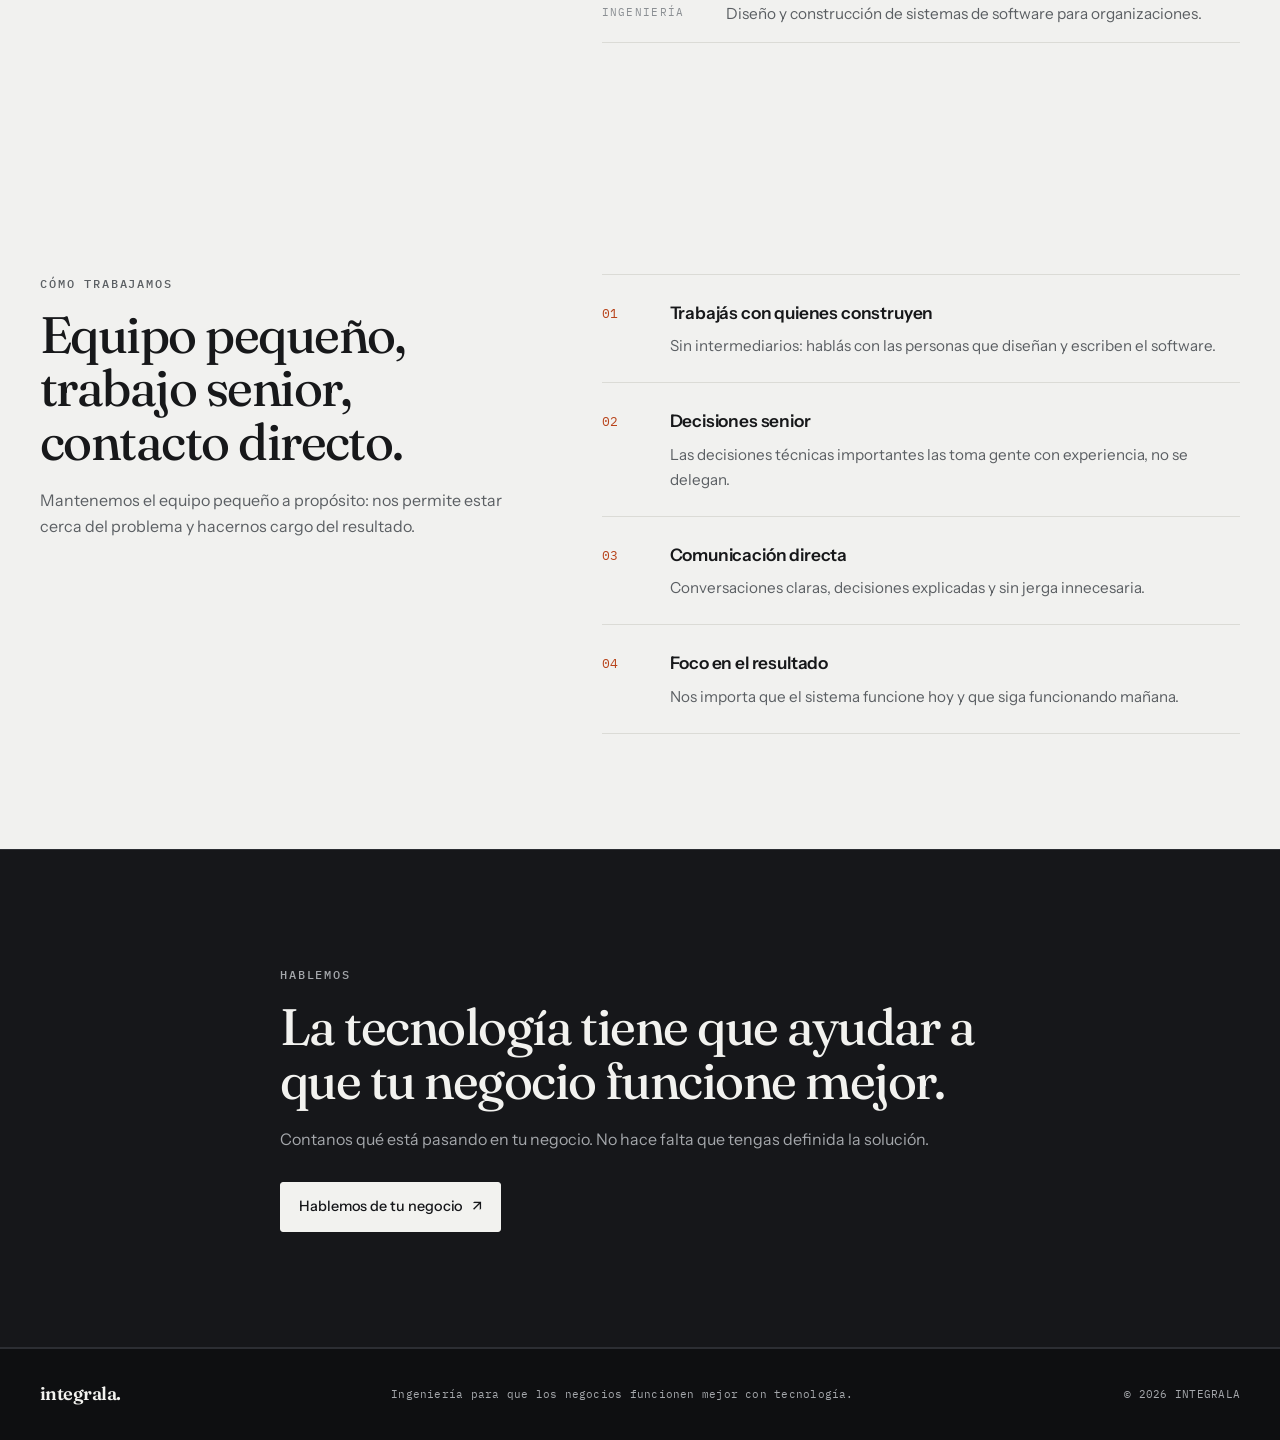
==== commit 198d27b4: "Better branding" ====
--- a/about.html
+++ b/about.html
@@ -6,7 +6,7 @@
 
   <!-- Title & description (also used by crawlers, social cards and AI agents) -->
   <title>INTEGRALA — Nosotros</title>
-  <meta name="description" content="INTEGRALA es una boutique de ingeniería de software. Conocé el origen y la experiencia técnica detrás del equipo, desde la investigación en compiladores JIT y máquinas virtuales hasta el software de producción.">
+  <meta name="description" content="INTEGRALA es una empresa de ingeniería que ayuda a negocios a mejorar y evolucionar con tecnología. Conocé el criterio y la experiencia técnica detrás del equipo.">
 
   <!-- Crawlers / bots -->
   <meta name="robots" content="index, follow, max-image-preview:large, max-snippet:-1, max-video-preview:-1">
@@ -34,7 +34,7 @@
   <meta property="og:locale" content="es_AR">
   <meta property="og:locale:alternate" content="en_US">
   <meta property="og:title" content="INTEGRALA — Nosotros">
-  <meta property="og:description" content="Boutique de ingeniería de software con raíces en la investigación: compiladores JIT, máquinas virtuales e ingeniería aplicada.">
+  <meta property="og:description" content="Empresa de ingeniería con experiencia técnica profunda, enfocada en ayudar a negocios a mejorar cómo funcionan con tecnología.">
   <meta property="og:url" content="https://palumbon.github.io/integrala-landing/about.html">
   <meta property="og:image" content="https://palumbon.github.io/integrala-landing/og.png">
   <meta property="og:image:width" content="1200">
@@ -42,7 +42,7 @@
   <meta property="og:image:alt" content="INTEGRALA — Nosotros">
   <meta name="twitter:card" content="summary_large_image">
   <meta name="twitter:title" content="INTEGRALA — Nosotros">
-  <meta name="twitter:description" content="Boutique de ingeniería de software con raíces en la investigación: compiladores JIT, máquinas virtuales e ingeniería aplicada.">
+  <meta name="twitter:description" content="Empresa de ingeniería con experiencia técnica profunda, enfocada en ayudar a negocios a mejorar cómo funcionan con tecnología.">
   <meta name="twitter:image" content="https://palumbon.github.io/integrala-landing/og.png">
 
   <!-- Fonts -->
@@ -85,10 +85,11 @@
         "worksFor": { "@id": "https://palumbon.github.io/integrala-landing/#organization" },
         "alumniOf": { "@type": "CollegeOrUniversity", "name": "Universidad de Lille" },
         "knowsAbout": [
-          "Compiladores JIT",
-          "Máquinas virtuales",
-          "Ingeniería de software",
-          "Inteligencia artificial aplicada"
+          "Integración de sistemas",
+          "Automatización de procesos",
+          "Desarrollo de software a medida",
+          "Modernización de sistemas",
+          "Ingeniería de software"
         ]
       },
       {
@@ -114,7 +115,7 @@
       <nav class="nav-links" aria-label="Navegación principal" data-en-aria-label="Main navigation">
         <a href="index.html#enfoque" data-en="Approach">Enfoque</a>
         <a href="index.html#capacidades" data-en="Capabilities">Capacidades</a>
-        <a href="index.html#experiencia" data-en="Disciplines">Disciplinas</a>
+        <a href="index.html#industrias" data-en="Industries">Industrias</a>
         <a href="about.html" aria-current="page" data-en="About">Nosotros</a>
       </nav>
 
@@ -154,12 +155,12 @@
     <section class="hero" id="inicio" aria-labelledby="about-title">
       <div class="wrap hero-grid">
         <div class="hero-main">
-          <p class="label" data-en-html="About <span class='sep'>·</span> Engineering <span class='sep'>·</span> Research">Nosotros <span class="sep">·</span> Ingeniería <span class="sep">·</span> Investigación</p>
-          <h1 id="about-title" data-en-html="Software engineering with deep technical <em>roots.</em>">Ingeniería de software con raíces técnicas <em>profundas.</em></h1>
-          <p class="hero-lede" data-en="INTEGRALA is a software engineering boutique. We are a small team that understands technology deeply and works directly on what it builds.">INTEGRALA es una boutique de ingeniería de software. Somos un equipo pequeño que entiende la tecnología en profundidad y trabaja directamente sobre lo que construye.</p>
+          <p class="label" data-en-html="About <span class='sep'>·</span> Engineering <span class='sep'>·</span> Judgment">Nosotros <span class="sep">·</span> Ingeniería <span class="sep">·</span> Criterio</p>
+          <h1 id="about-title" data-en-html="Engineering with deep technical <em>roots.</em>">Ingeniería con raíces técnicas <em>profundas.</em></h1>
+          <p class="hero-lede" data-en="INTEGRALA is an engineering company that helps businesses improve and evolve through technology. We are a small team that works directly on what it builds.">INTEGRALA es una empresa de ingeniería que ayuda a negocios a mejorar y evolucionar con tecnología. Somos un equipo pequeño que trabaja directamente sobre lo que construye.</p>
           <div class="hero-actions">
-            <a class="btn" href="https://professional-chat-pwa.vercel.app/"><span data-en="Talk about your project">Hablemos de tu proyecto</span> <span class="arrow" aria-hidden="true">↗</span></a>
-            <a class="btn btn-ghost" href="index.html#capacidades" data-en="See our capabilities">Conocé nuestras capacidades</a>
+            <a class="btn" href="https://professional-chat-pwa.vercel.app/"><span data-en="Let's talk about your business">Hablemos de tu negocio</span> <span class="arrow" aria-hidden="true">↗</span></a>
+            <a class="btn btn-ghost" href="index.html#capacidades" data-en="See what we do">Conocé qué hacemos</a>
           </div>
         </div>
 
@@ -173,7 +174,7 @@
             <li class="bus-item"><span class="bus-term" aria-hidden="true"></span><span class="t" data-en="Languages">Lenguajes</span><span class="s" data-en="Compilers and JIT">Compiladores y JIT</span></li>
             <li class="bus-item"><span class="bus-term" aria-hidden="true"></span><span class="t" data-en="Virtual machines">Máquinas virtuales</span><span class="s" data-en="Memory and performance">Memoria y rendimiento</span></li>
             <li class="bus-item"><span class="bus-term" aria-hidden="true"></span><span class="t" data-en="Software engineering">Ingeniería de software</span><span class="s" data-en="Design and quality">Diseño y calidad</span></li>
-            <li class="bus-item"><span class="bus-term" aria-hidden="true"></span><span class="t" data-en="Applied AI">IA aplicada</span><span class="s" data-en="Integrated with systems">Integrada con sistemas</span></li>
+            <li class="bus-item"><span class="bus-term" aria-hidden="true"></span><span class="t" data-en="Applied technology">Tecnología aplicada</span><span class="s" data-en="When it adds value">Cuando aporta valor</span></li>
           </ul>
         </figure>
       </div>
@@ -265,10 +266,9 @@
     <section class="section band" id="contacto" aria-labelledby="contacto-title">
       <div class="wrap cta">
         <p class="label" data-en="Let's talk">Hablemos</p>
-        <h2 id="contacto-title" data-en="Tell us what you need to solve.">Contanos qué necesitás resolver.</h2>
-        <p class="lede" data-en="Start with the problem, even if it isn't clear yet. We answer with concrete questions and technical judgment, and tell you honestly whether we can help.">Empezá por el problema, aunque todavía no esté del todo claro. Te respondemos con preguntas concretas y criterio técnico, y te decimos con franqueza si podemos ayudarte.</p>
-        <a class="btn" href="https://professional-chat-pwa.vercel.app/"><span data-en="Contact us">Contactanos</span> <span class="arrow" aria-hidden="true">↗</span></a>
-        <p class="hero-note" data-en="Senior work from the first conversation.">Trabajo senior desde la primera conversación.</p>
+        <h2 id="contacto-title" data-en="Technology should make your business work better.">La tecnología tiene que ayudar a que tu negocio funcione mejor.</h2>
+        <p class="lede" data-en="Tell us what's happening in your business. You don't need to have the solution figured out.">Contanos qué está pasando en tu negocio. No hace falta que tengas definida la solución.</p>
+        <a class="btn" href="https://professional-chat-pwa.vercel.app/"><span data-en="Let's talk about your business">Hablemos de tu negocio</span> <span class="arrow" aria-hidden="true">↗</span></a>
       </div>
     </section>
   </main>
@@ -276,7 +276,7 @@
   <footer class="site-footer">
     <div class="wrap footer-grid">
       <a class="footer-brand" href="index.html">integrala.</a>
-      <p class="footer-tag" data-en="Software engineering for systems that evolve.">Ingeniería de software para sistemas que evolucionan.</p>
+      <p class="footer-tag" data-en="Engineering so businesses work better with technology.">Ingeniería para que los negocios funcionen mejor con tecnología.</p>
       <p class="footer-legal">© <span id="year">2026</span> INTEGRALA</p>
     </div>
   </footer>
--- a/styles.css
+++ b/styles.css
@@ -406,76 +406,258 @@
 }
 @keyframes pulse { 0%, 100% { opacity: 1; } 50% { opacity: 0.35; } }
 
-.figure-hub {
-  position: relative;
+/* ---------- Ecosystem visualization ---------- */
+.figure-head.eco-head-info {
+  align-items: flex-start;
+  text-transform: none;
+  letter-spacing: normal;
+}
+.figure-head.eco-head-info .eco-info { flex: 1; min-width: 0; }
+.figure-head.eco-head-info .eco-info-kicker { margin-bottom: 2px; }
+.figure-head.eco-head-info .eco-info-title { margin-bottom: 2px; font-size: 0.92rem; }
+.figure-head.eco-head-info .eco-info-text { font-size: 0.84rem; line-height: 1.45; }
+
+.eco-controls {
   display: flex;
-  width: fit-content;
-  align-items: center;
-  gap: 9px;
-  margin: 22px 0 0;
-  padding: 8px 13px 8px 10px;
+  flex-wrap: wrap;
+  justify-content: space-between;
+  gap: 8px;
+  margin-top: 14px;
+}
+.eco-scenario {
+  flex: 1 1 0;
+  text-align: center;
   border: 1px solid var(--line-2);
-  border-radius: var(--radius);
   background: var(--bg);
+  color: var(--ink-2);
+  border-radius: 999px;
+  padding: 6px 11px;
+  font-family: var(--mono);
+  font-size: 0.64rem;
+  letter-spacing: 0.08em;
+  text-transform: uppercase;
+  cursor: pointer;
+  transition: color 0.2s ease, border-color 0.2s ease, background 0.2s ease, transform 0.2s ease;
+}
+.eco-scenario:hover { color: var(--ink); border-color: var(--ink-3); }
+.eco-scenario.is-active {
+  background: var(--ink);
+  color: var(--bg);
+  border-color: var(--ink);
+}
+
+.eco-stage { margin-top: 10px; }
+.eco-svg {
+  width: 100%;
+  height: auto;
+  max-width: 360px;
+  margin: 0 auto;
+  display: block;
+  overflow: visible;
+}
+
+.eco-link {
+  fill: none;
+  stroke: var(--line-2);
+  stroke-width: 1.2;
+  stroke-linecap: round;
+  opacity: 0.22;
+  transition: stroke 0.35s ease, opacity 0.35s ease, stroke-width 0.35s ease;
+}
+.eco-stage[data-scenario="connected"] .eco-link,
+.eco-stage[data-scenario="evolving"] .eco-link { opacity: 0.72; }
+.eco-stage[data-scenario="disconnected"] .eco-link {
+  stroke-dasharray: 3 7;
+  opacity: 0.18;
+}
+.eco-link--ring {
+  stroke-dasharray: 4 8;
+  opacity: 0.12;
+}
+.eco-stage[data-scenario="connected"] .eco-link--ring,
+.eco-stage[data-scenario="evolving"] .eco-link--ring {
+  opacity: 0.45;
+}
+.eco-link--unexpected {
+  stroke: var(--accent);
+  stroke-dasharray: 2 6;
+  opacity: 0;
+  transition: stroke 0.4s ease, opacity 0.4s ease, stroke-width 0.4s ease;
+}
+.eco-stage[data-scenario="evolving"] .eco-link--unexpected {
+  opacity: 0.38;
+}
+.eco-link--escape {
+  stroke: var(--accent);
+  stroke-dasharray: 1.5 7;
+  opacity: 0;
+  transition: stroke 0.4s ease, opacity 0.4s ease;
+}
+.eco-stage[data-scenario="evolving"] .eco-link--escape {
+  opacity: 0.28;
+}
+
+.eco-flow {
+  fill: var(--accent);
+  opacity: 0;
+  transition: opacity 0.3s ease;
+}
+.eco-flow--alt { fill: color-mix(in srgb, var(--accent) 55%, var(--bg-2)); }
+.eco-stage[data-scenario="connected"] .eco-flow,
+.eco-stage[data-scenario="evolving"] .eco-flow { opacity: 0.85; }
+.eco-stage[data-scenario="disconnected"] .eco-flow { opacity: 0; }
+.eco-flow--ring { opacity: 0; }
+.eco-stage[data-scenario="connected"] .eco-flow--ring,
+.eco-stage[data-scenario="evolving"] .eco-flow--ring { opacity: 0.55; }
+.eco-flow--evolve,
+.eco-flow--unexpected,
+.eco-flow--escape {
+  opacity: 0;
+}
+.eco-stage[data-scenario="evolving"] .eco-flow { opacity: 0.9; }
+.eco-stage[data-scenario="evolving"] .eco-flow--ring { opacity: 0.7; }
+.eco-stage[data-scenario="evolving"] .eco-flow--evolve,
+.eco-stage[data-scenario="evolving"] .eco-flow--unexpected {
+  opacity: 0.82;
+}
+.eco-stage[data-scenario="evolving"] .eco-flow--unexpected.eco-flow--alt {
+  opacity: 0.6;
+}
+.eco-stage[data-scenario="evolving"] .eco-flow--escape {
+  opacity: 0.78;
+}
+
+.eco-core-ring {
+  fill: var(--bg);
+  stroke: var(--line-2);
+  stroke-width: 1.2;
+  transition: stroke 0.25s ease, fill 0.25s ease;
+}
+.eco-core-dot { fill: var(--accent); }
+.eco-core-text {
   font-family: var(--serif);
+  font-size: 12px;
   font-weight: 600;
-  font-size: 1.02rem;
   letter-spacing: -0.02em;
-}
-.figure-hub .dot { width: 8px; height: 8px; background: var(--accent); }
-.figure-hub::after {
-  content: "";
-  position: absolute;
-  left: var(--rail);
-  top: 100%;
-  width: 1px;
-  height: 22px;
-  background: var(--line-2);
-}
-
-.bus { list-style: none; }
-
-.bus-item {
-  position: relative;
-  display: grid;
-  grid-template-columns: minmax(0, 1fr) auto;
-  align-items: baseline;
-  gap: 16px;
-  padding: 13px 0 13px 32px;
-  transition: background 0.2s ease;
-}
-.bus-item::after {
-  content: "";
-  position: absolute;
-  left: var(--rail);
-  top: 0;
-  bottom: 0;
-  width: 1px;
-  background: var(--line-2);
-}
-.bus-item:last-child::after { bottom: 50%; }
-.bus-item::before {
-  content: "";
-  position: absolute;
-  left: var(--rail);
-  top: 50%;
-  width: calc(32px - var(--rail));
-  height: 1px;
-  background: var(--line-2);
-}
-.bus-term {
-  position: absolute;
-  left: calc(var(--rail) - 3.5px);
-  top: calc(50% - 3.5px);
-  width: 7px;
-  height: 7px;
-  background: var(--accent);
-  transition: transform 0.2s ease;
-}
-.bus-item .t { font-size: 0.98rem; font-weight: 600; letter-spacing: -0.01em; }
-.bus-item .s { font-family: var(--mono); font-size: 0.71rem; color: var(--ink-3); text-align: right; }
-.bus-item:hover .t { color: var(--accent); }
-.bus-item:hover .bus-term { transform: scale(1.5); }
+  fill: var(--ink);
+  pointer-events: none;
+}
+.eco-core.eco-node:hover .eco-core-ring,
+.eco-core.eco-node:focus-visible .eco-core-ring,
+.eco-core.eco-node.is-active .eco-core-ring {
+  stroke: var(--accent);
+  fill: color-mix(in srgb, var(--accent) 6%, var(--bg));
+}
+
+.eco-node { cursor: pointer; outline: none; }
+.eco-bubble {
+  fill: transparent;
+  stroke: transparent;
+  stroke-width: 1;
+  transition: stroke 0.25s ease, fill 0.25s ease;
+}
+.eco-node-base {
+  fill: var(--bg);
+  stroke: var(--line-2);
+  stroke-width: 1.2;
+  transition: stroke 0.25s ease, fill 0.25s ease, opacity 0.3s ease;
+}
+.eco-label {
+  font-family: var(--mono);
+  font-size: 8.5px;
+  letter-spacing: 0.08em;
+  text-transform: uppercase;
+  fill: var(--ink-2);
+  pointer-events: none;
+  transition: fill 0.25s ease, opacity 0.3s ease;
+}
+.eco-split {
+  opacity: 0;
+  transform-origin: center;
+  transition: opacity 0.35s ease;
+  pointer-events: none;
+}
+.eco-spin {
+  transform-box: fill-box;
+  transform-origin: center;
+  animation: eco-spin 3.6s linear infinite;
+}
+.eco-part {
+  fill: color-mix(in srgb, var(--accent) 22%, var(--bg));
+  stroke: var(--accent);
+  stroke-width: 1.1;
+}
+@keyframes eco-spin { from { transform: rotate(0deg); } to { transform: rotate(360deg); } }
+
+.eco-stage[data-scenario="evolving"] .eco-node:not(.eco-core) .eco-bubble {
+  fill: color-mix(in srgb, var(--accent) 4%, transparent);
+  stroke: color-mix(in srgb, var(--accent) 35%, var(--line-2));
+}
+.eco-stage[data-scenario="evolving"] .eco-node:not(.eco-core) .eco-node-base,
+.eco-stage[data-scenario="evolving"] .eco-node:not(.eco-core) .eco-label {
+  opacity: 0;
+}
+.eco-stage[data-scenario="evolving"] .eco-node:not(.eco-core) .eco-split {
+  opacity: 1;
+}
+
+.eco-node:hover .eco-node-base,
+.eco-node:focus-visible .eco-node-base,
+.eco-node.is-active .eco-node-base {
+  stroke: var(--accent);
+  fill: color-mix(in srgb, var(--accent) 8%, var(--bg));
+}
+.eco-node:hover .eco-bubble,
+.eco-node:focus-visible .eco-bubble,
+.eco-node.is-active .eco-bubble {
+  stroke: var(--accent);
+}
+.eco-node:hover .eco-label,
+.eco-node:focus-visible .eco-label,
+.eco-node.is-active .eco-label { fill: var(--ink); }
+.eco-node.is-selected .eco-node-base,
+.eco-node.is-selected .eco-core-ring {
+  stroke: var(--accent);
+}
+.eco-node.is-dimmed { opacity: 0.28; }
+
+.eco-stage.has-focus .eco-link:not(.is-active),
+.eco-stage.has-focus .eco-flow:not(.is-active) { opacity: 0.08; }
+.eco-stage[data-scenario="evolving"].has-focus .eco-link--unexpected:not(.is-active),
+.eco-stage[data-scenario="evolving"].has-focus .eco-flow--unexpected:not(.is-active),
+.eco-stage[data-scenario="evolving"].has-focus .eco-link--escape:not(.is-active),
+.eco-stage[data-scenario="evolving"].has-focus .eco-flow--escape:not(.is-active) { opacity: 0.18; }
+.eco-stage.has-focus .eco-link.is-active { opacity: 1; stroke: var(--accent); stroke-width: 1.6; }
+.eco-stage.has-focus .eco-flow.is-active { opacity: 0.95; }
+
+.eco-info-kicker {
+  margin: 0 0 4px;
+  font-family: var(--mono);
+  font-size: 0.62rem;
+  letter-spacing: 0.1em;
+  text-transform: uppercase;
+  color: var(--ink-3);
+}
+.eco-info-title {
+  margin: 0 0 4px;
+  font-size: 0.98rem;
+  font-weight: 600;
+  letter-spacing: -0.01em;
+}
+.eco-info-text {
+  margin: 0;
+  font-size: 0.9rem;
+  color: var(--ink-2);
+  line-height: 1.5;
+}
+
+@media (max-width: 620px) {
+  .eco-svg { max-width: 300px; }
+  .eco-controls { gap: 6px; }
+  .eco-scenario { padding: 6px 8px; font-size: 0.58rem; }
+  .figure-head.eco-head-info .eco-info-title { font-size: 0.88rem; }
+  .figure-head.eco-head-info .eco-info-text { font-size: 0.8rem; }
+}
 
 /* ---------- Sections ---------- */
 .section { padding: clamp(72px, 9vw, 132px) 0; }
@@ -682,4 +864,6 @@
     animation-iteration-count: 1 !important;
     transition-duration: 0.01ms !important;
   }
-}
+  .eco-flow { display: none; }
+  .eco-spin { animation: none !important; }
+}
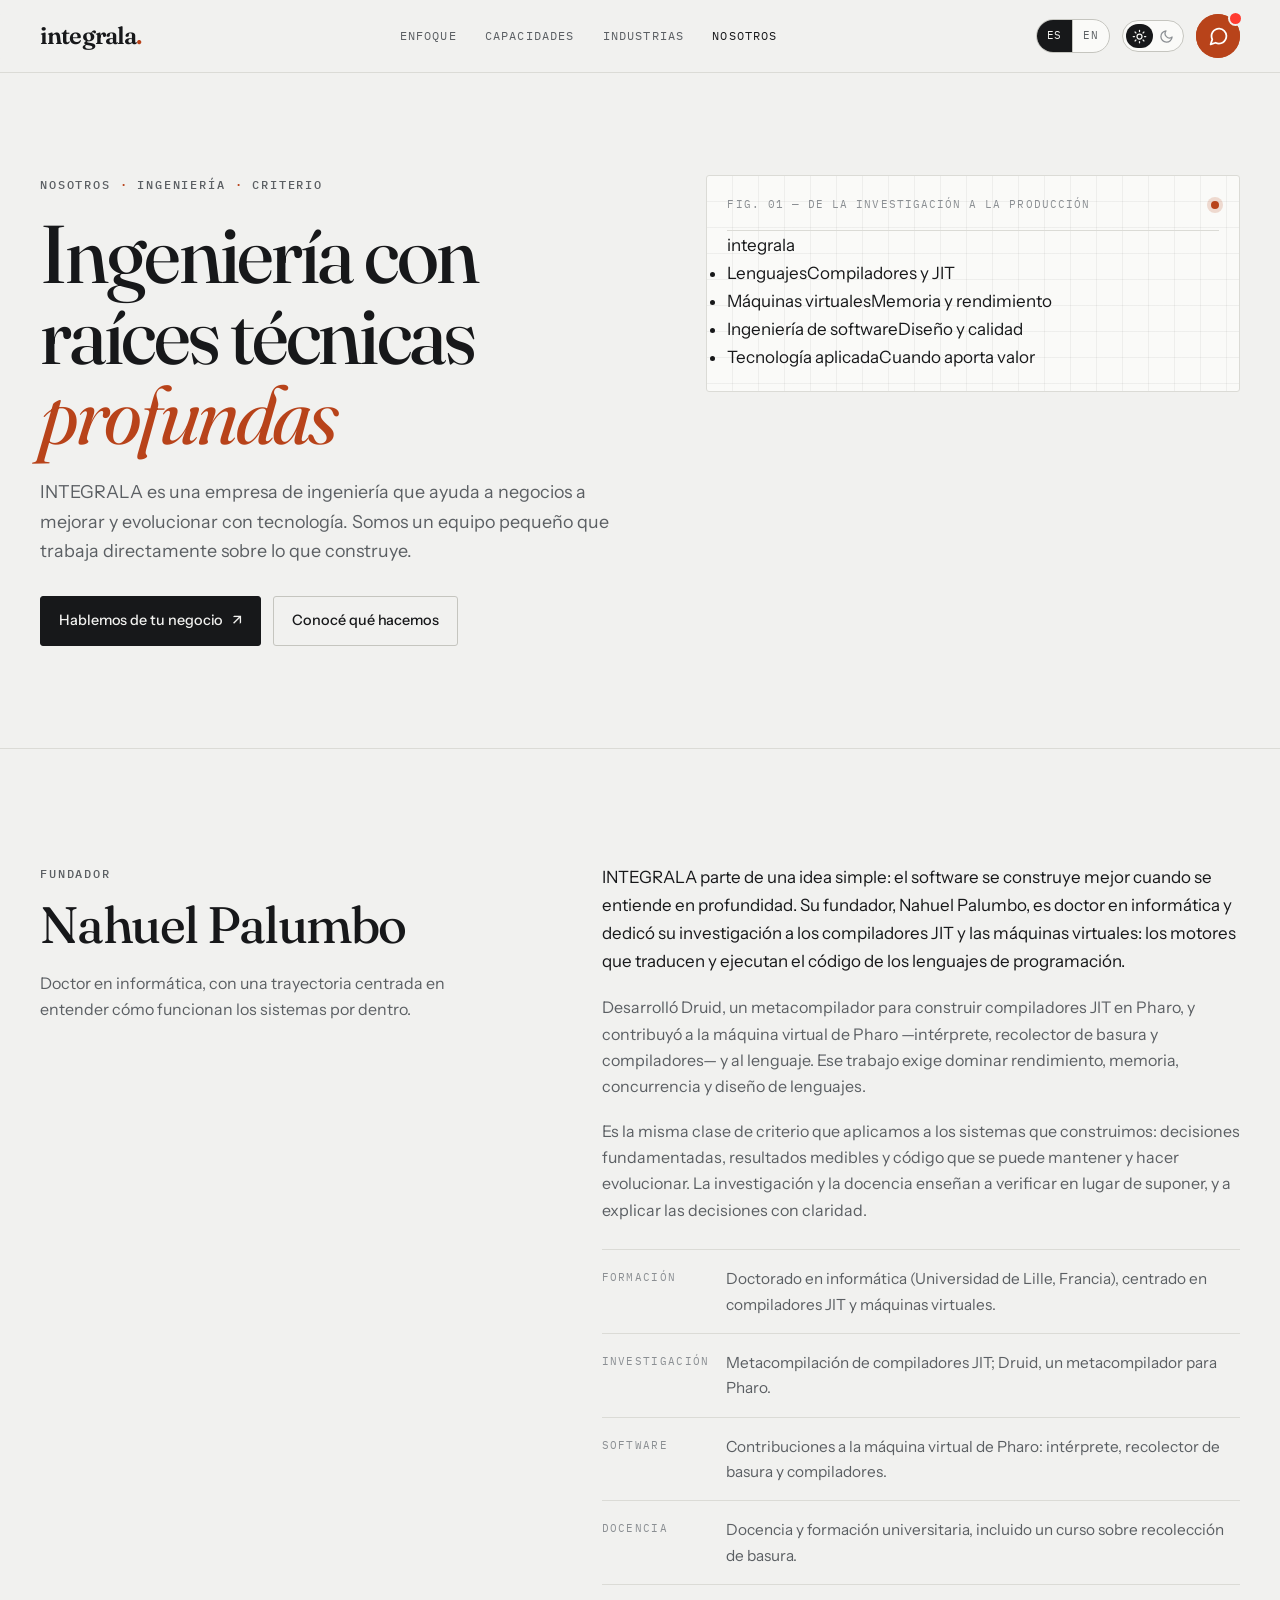
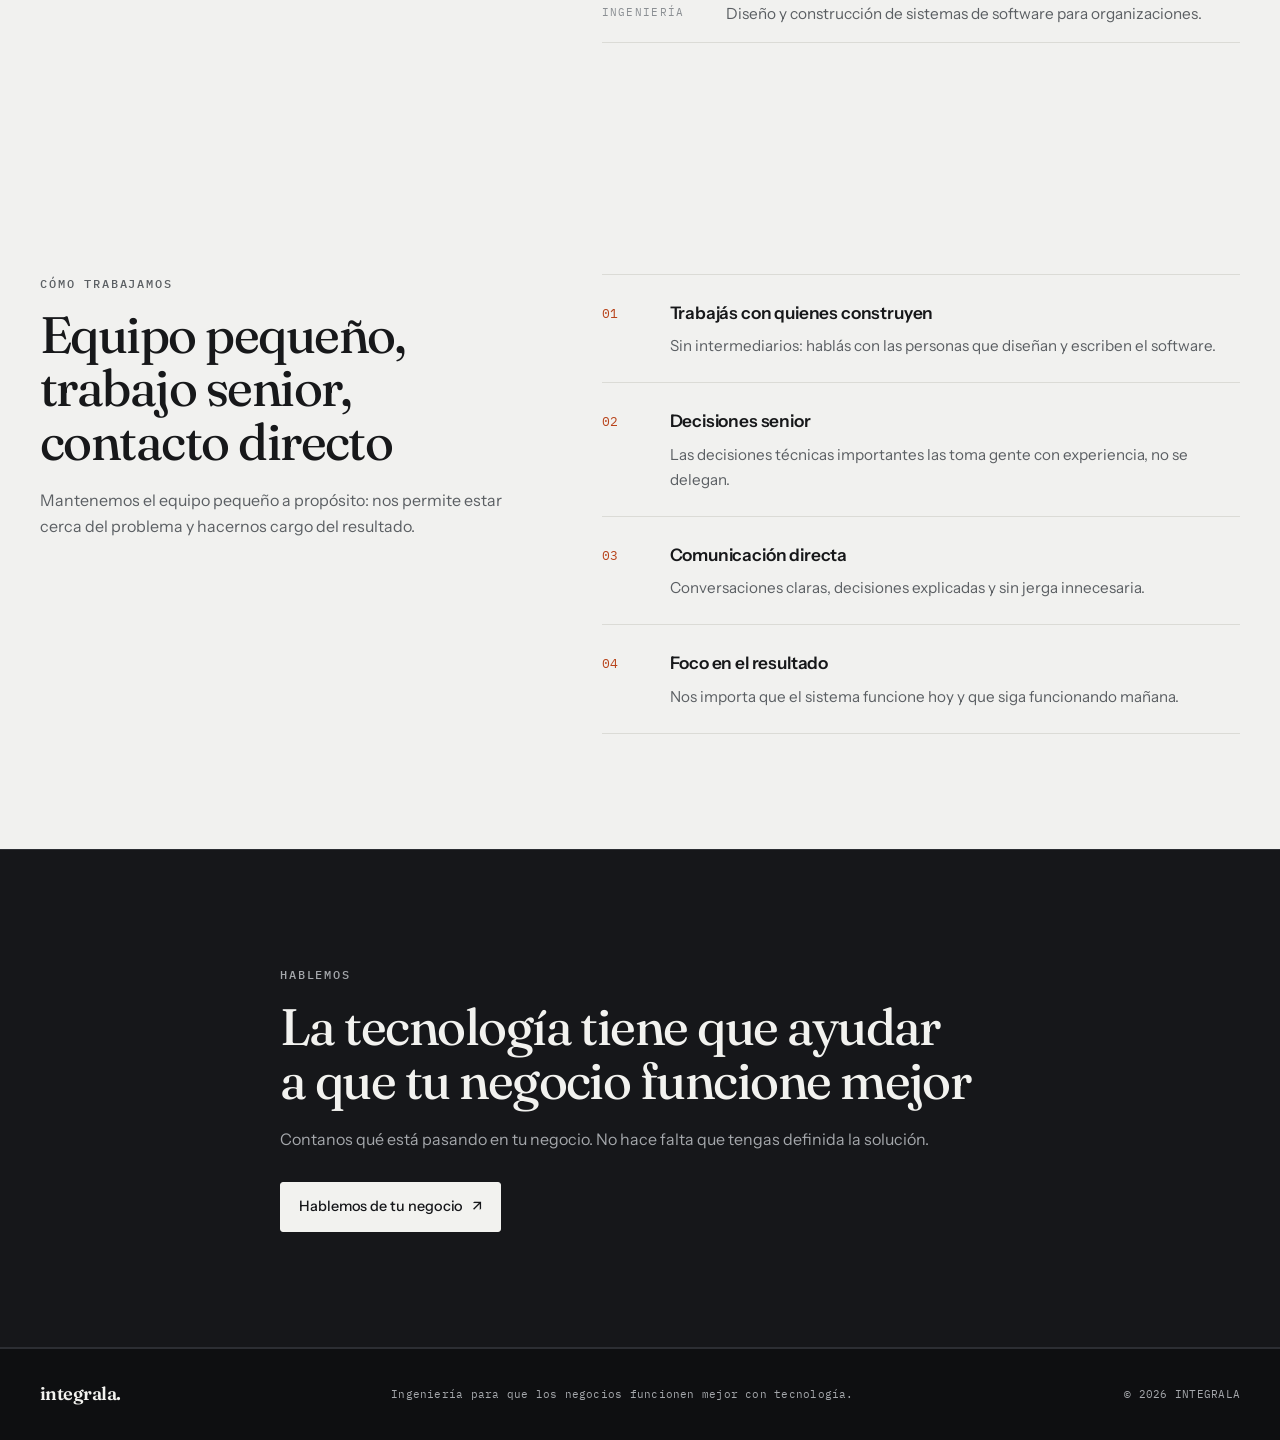
==== commit 3d15ee7f: "Improve landing" ====
--- a/about.html
+++ b/about.html
@@ -156,7 +156,7 @@
       <div class="wrap hero-grid">
         <div class="hero-main">
           <p class="label" data-en-html="About <span class='sep'>·</span> Engineering <span class='sep'>·</span> Judgment">Nosotros <span class="sep">·</span> Ingeniería <span class="sep">·</span> Criterio</p>
-          <h1 id="about-title" data-en-html="Engineering with deep technical <em>roots.</em>">Ingeniería con raíces técnicas <em>profundas.</em></h1>
+          <h1 id="about-title" data-en-html="Engineering with deep technical <em>roots</em>">Ingeniería con raíces técnicas <em>profundas</em></h1>
           <p class="hero-lede" data-en="INTEGRALA is an engineering company that helps businesses improve and evolve through technology. We are a small team that works directly on what it builds.">INTEGRALA es una empresa de ingeniería que ayuda a negocios a mejorar y evolucionar con tecnología. Somos un equipo pequeño que trabaja directamente sobre lo que construye.</p>
           <div class="hero-actions">
             <a class="btn" href="https://professional-chat-pwa.vercel.app/"><span data-en="Let's talk about your business">Hablemos de tu negocio</span> <span class="arrow" aria-hidden="true">↗</span></a>
@@ -225,7 +225,7 @@
       <div class="wrap approach-grid">
         <div class="approach-intro">
           <p class="label" data-en="How we work">Cómo trabajamos</p>
-          <h2 id="ct-title" data-en="Small team, senior work, direct contact.">Equipo pequeño, trabajo senior, contacto directo.</h2>
+          <h2 id="ct-title" data-en="Small team, senior work, direct contact">Equipo pequeño, trabajo senior, contacto directo</h2>
           <p class="lede" data-en="We keep the team small on purpose: it lets us stay close to the problem and take responsibility for the result.">Mantenemos el equipo pequeño a propósito: nos permite estar cerca del problema y hacernos cargo del resultado.</p>
         </div>
 
@@ -266,7 +266,7 @@
     <section class="section band" id="contacto" aria-labelledby="contacto-title">
       <div class="wrap cta">
         <p class="label" data-en="Let's talk">Hablemos</p>
-        <h2 id="contacto-title" data-en="Technology should make your business work better.">La tecnología tiene que ayudar a que tu negocio funcione mejor.</h2>
+        <h2 id="contacto-title" data-en="Technology should make your business work better">La tecnología tiene que ayudar a que tu negocio funcione mejor</h2>
         <p class="lede" data-en="Tell us what's happening in your business. You don't need to have the solution figured out.">Contanos qué está pasando en tu negocio. No hace falta que tengas definida la solución.</p>
         <a class="btn" href="https://professional-chat-pwa.vercel.app/"><span data-en="Let's talk about your business">Hablemos de tu negocio</span> <span class="arrow" aria-hidden="true">↗</span></a>
       </div>
--- a/styles.css
+++ b/styles.css
@@ -651,13 +651,61 @@
   line-height: 1.5;
 }
 
+.eco-carousel { display: none; }
+
 @media (max-width: 620px) {
   .eco-svg { max-width: 300px; }
   .eco-controls { gap: 6px; }
   .eco-scenario { padding: 6px 8px; font-size: 0.58rem; }
   .figure-head.eco-head-info .eco-info-title { font-size: 0.88rem; }
   .figure-head.eco-head-info .eco-info-text { font-size: 0.8rem; }
-}
+  .ecosystem .eco-head-info,
+  .ecosystem .eco-controls,
+  .ecosystem .eco-stage { display: none; }
+  .ecosystem .eco-carousel { display: block; }
+}
+
+.eco-carousel-track {
+  display: flex;
+  overflow-x: auto;
+  scroll-snap-type: x mandatory;
+  scroll-behavior: smooth;
+  gap: 12px;
+  padding: 4px 2px 10px;
+  -webkit-overflow-scrolling: touch;
+  scrollbar-width: none;
+}
+.eco-carousel-track::-webkit-scrollbar { display: none; }
+.eco-card {
+  flex: 0 0 100%;
+  scroll-snap-align: start;
+  border: 1px solid var(--line);
+  border-radius: var(--radius);
+  background: var(--bg-2);
+  padding: 18px 16px;
+  display: grid;
+  gap: 8px;
+}
+.eco-card-icon {
+  width: 40px;
+  height: 40px;
+  display: inline-flex;
+  align-items: center;
+  justify-content: center;
+  color: var(--accent);
+  border: 1px solid var(--line);
+  border-radius: var(--radius);
+  background: var(--bg);
+}
+.eco-card-icon svg { width: 22px; height: 22px; }
+.eco-card h3 { margin: 2px 0 0; font-size: 1rem; font-weight: 600; letter-spacing: -0.01em; }
+.eco-card p { margin: 0; color: var(--ink-2); font-size: 0.92rem; line-height: 1.55; }
+.eco-dots { display: flex; justify-content: center; gap: 8px; padding-top: 8px; }
+.eco-dot {
+  width: 7px; height: 7px; border-radius: 50%;
+  border: 0; padding: 0; background: var(--line-2); cursor: pointer;
+}
+.eco-dot.is-active { background: var(--accent); }
 
 /* ---------- Sections ---------- */
 .section { padding: clamp(72px, 9vw, 132px) 0; }
@@ -665,36 +713,37 @@
 .sec-head {
   display: grid;
   gap: 15px;
-  max-width: 720px;
+  max-width: 920px;
   margin-bottom: clamp(38px, 5vw, 66px);
 }
+.sec-head .lede { max-width: none; }
 
 /* Technical expertise — disciplines index */
 .expertise { list-style: none; border-top: 1px solid var(--line); }
 
 .expertise-row {
   display: grid;
-  grid-template-columns: 62px minmax(0, 1fr);
-  gap: 24px;
+  grid-template-columns: 42px minmax(0, 1fr);
+  gap: 20px;
   align-items: start;
   padding: 26px 0;
   border-bottom: 1px solid var(--line);
 }
-.expertise-num { font-family: var(--mono); font-size: 0.78rem; color: var(--accent); padding-top: 4px; }
-.expertise-body h3 { margin: 0 0 14px; font-size: 1.14rem; font-weight: 600; letter-spacing: -0.01em; transition: color 0.2s ease; }
-.expertise-row:hover .expertise-body h3 { color: var(--accent); }
-
-.chips { list-style: none; display: flex; flex-wrap: wrap; gap: 8px; }
-.chip {
-  font-family: var(--mono);
-  font-size: 0.7rem;
-  letter-spacing: 0.01em;
-  color: var(--ink-2);
-  background: var(--bg-2);
+.expertise-icon {
+  width: 42px;
+  height: 42px;
+  display: inline-flex;
+  align-items: center;
+  justify-content: center;
+  color: var(--accent);
   border: 1px solid var(--line);
   border-radius: var(--radius);
-  padding: 4px 9px;
-}
+  background: var(--bg-2);
+}
+.expertise-icon svg { width: 22px; height: 22px; }
+.expertise-body h3 { margin: 0 0 8px; font-size: 1.14rem; font-weight: 600; letter-spacing: -0.01em; transition: color 0.2s ease; }
+.expertise-row:hover .expertise-body h3 { color: var(--accent); }
+.expertise-body p { margin: 0; color: var(--ink-2); line-height: 1.6; max-width: none; }
 
 /* Services — dark band */
 .section.band {
@@ -841,7 +890,8 @@
 }
 
 @media (max-width: 760px) {
-  .expertise-row { grid-template-columns: 40px minmax(0, 1fr); gap: 16px; padding: 22px 0; }
+  .expertise-row { grid-template-columns: 38px minmax(0, 1fr); gap: 14px; padding: 22px 0; }
+  .expertise-icon { width: 38px; height: 38px; }
   .about-list li { grid-template-columns: 1fr; gap: 4px; }
 }
 
